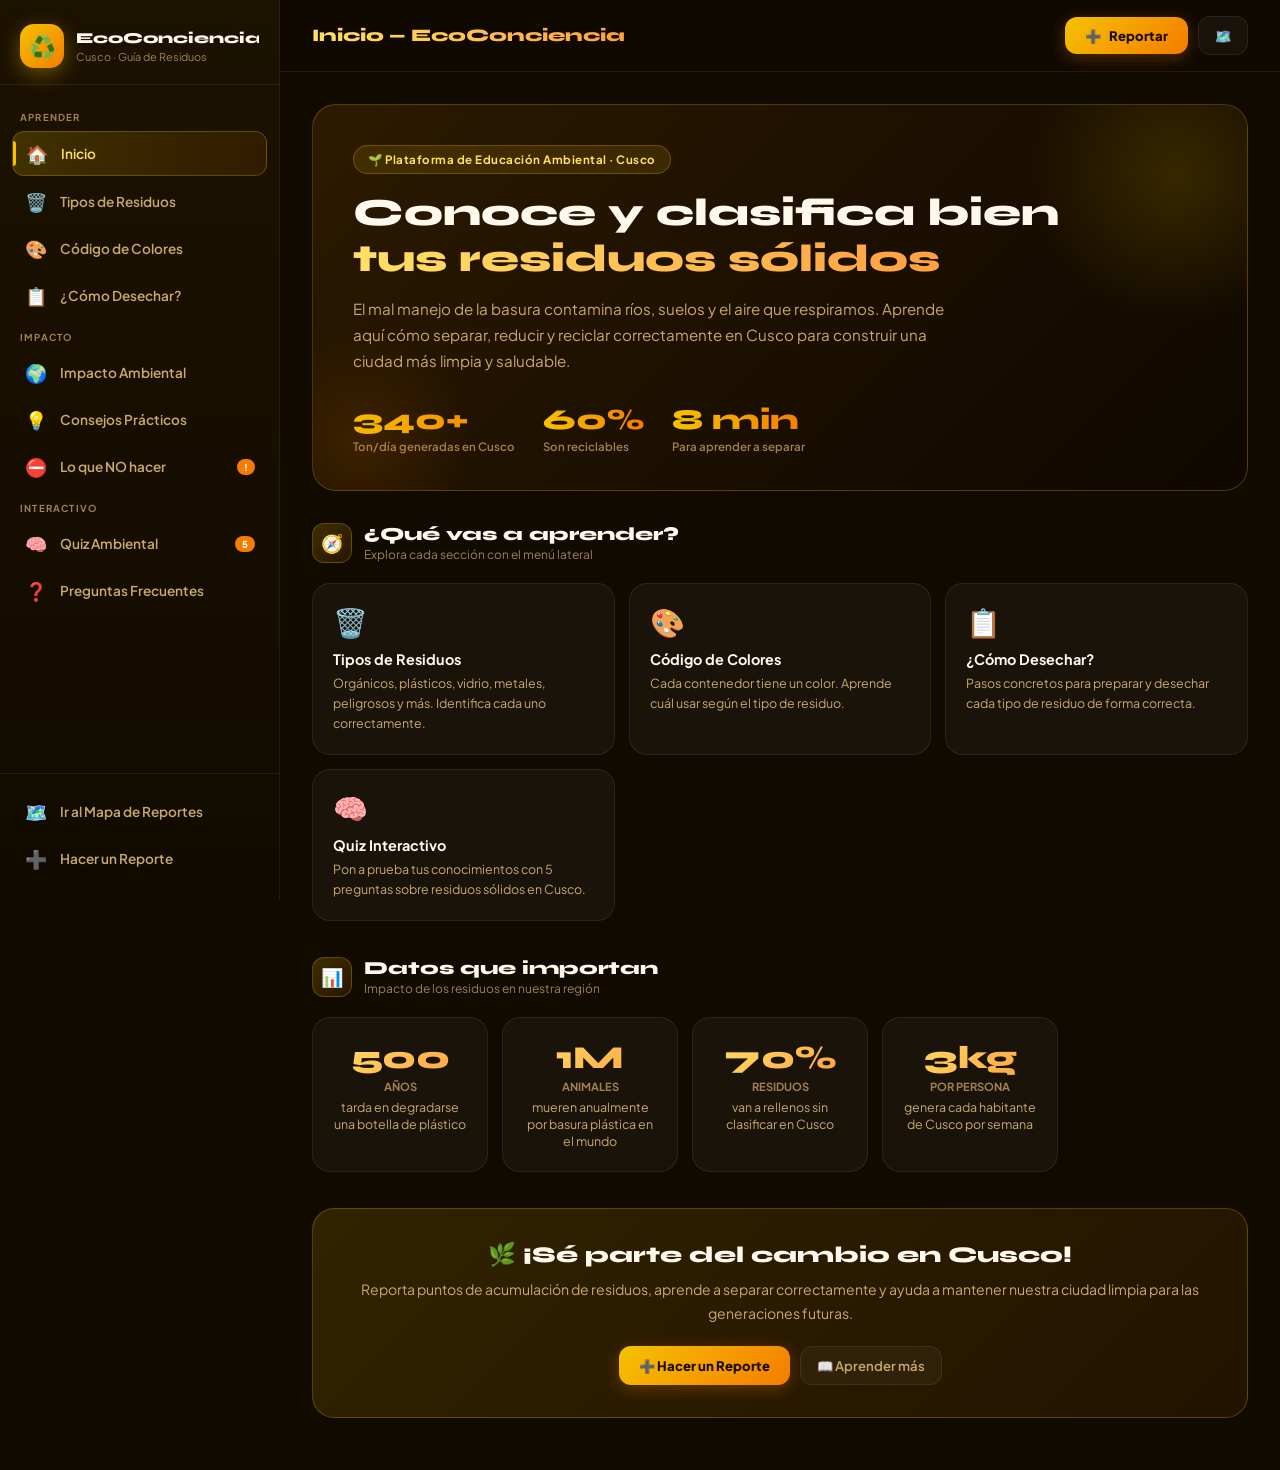
==== conciencia-residuos.html @ 527d906b "Implementacion de interfaz de consientizacion" ====
<!DOCTYPE html>
<html lang="es">
<head>
  <meta charset="UTF-8" />
  <meta name="viewport" content="width=device-width, initial-scale=1.0, maximum-scale=1.0, user-scalable=no" />
  <meta name="description" content="Aprende a clasificar y desechar correctamente los residuos sólidos en Cusco. Guía ciudadana para un manejo responsable de la basura." />
  <meta name="theme-color" content="#1a0f00" />
  <title>Conciencia Ambiental — Residuos Sólidos Cusco</title>

  <link href="https://fonts.googleapis.com/css2?family=Plus+Jakarta+Sans:wght@400;500;600;700;800&family=Syne:wght@700;800&display=swap" rel="stylesheet" />

  <style>
    /* ================================================================
       VARIABLES & RESET
    ================================================================ */
    :root {
      --yellow:        #F5C200;
      --yellow-light:  #FFE066;
      --yellow-dark:   #C49A00;
      --orange:        #F57C00;
      --orange-light:  #FFA040;
      --orange-dark:   #BF5E00;
      --bg:            #110A00;
      --bg2:           #1C1100;
      --surface:       rgba(255,255,255,0.04);
      --surface2:      rgba(255,255,255,0.08);
      --border:        rgba(255,255,255,0.07);
      --border-accent: rgba(245,194,0,0.25);
      --text:          #FFF8EC;
      --text-muted:    #A08050;
      --text-sub:      #C9A86C;
      --sidebar-w:     280px;
      --sidebar-w-collapsed: 70px;
      --radius:        16px;
      --transition:    all 0.25s cubic-bezier(0.4,0,0.2,1);
    }

    *, *::before, *::after { box-sizing: border-box; margin: 0; padding: 0; }
    html { scroll-behavior: smooth; }
    body {
      font-family: 'Plus Jakarta Sans', sans-serif;
      background: var(--bg);
      color: var(--text);
      overflow-x: hidden;
      -webkit-tap-highlight-color: transparent;
    }
    a { text-decoration: none; color: inherit; }
    button { font-family: inherit; cursor: pointer; border: none; background: none; }

    /* ================================================================
       LAYOUT SHELL
    ================================================================ */
    .shell {
      display: flex;
      min-height: 100vh;
    }

    /* ================================================================
       SIDEBAR
    ================================================================ */
    .sidebar {
      width: var(--sidebar-w);
      background: linear-gradient(180deg, #1C1200 0%, #110A00 100%);
      border-right: 1px solid var(--border);
      display: flex;
      flex-direction: column;
      position: fixed;
      top: 0; left: 0; bottom: 0;
      z-index: 100;
      transition: var(--transition);
      overflow: hidden;
    }

    /* ---- Brand ---- */
    .sidebar-brand {
      padding: 24px 20px 16px;
      display: flex;
      align-items: center;
      gap: 12px;
      border-bottom: 1px solid var(--border);
      flex-shrink: 0;
    }
    .brand-icon {
      width: 44px;
      height: 44px;
      border-radius: 14px;
      background: linear-gradient(135deg, var(--yellow), var(--orange));
      display: flex;
      align-items: center;
      justify-content: center;
      font-size: 22px;
      flex-shrink: 0;
      box-shadow: 0 6px 20px rgba(245,194,0,0.35);
    }
    .brand-texts {
      overflow: hidden;
      white-space: nowrap;
    }
    .brand-title {
      font-family: 'Syne', sans-serif;
      font-size: 0.95rem;
      font-weight: 800;
      color: var(--text);
      line-height: 1.2;
    }
    .brand-sub {
      font-size: 0.68rem;
      color: var(--text-muted);
      margin-top: 2px;
    }

    /* ---- Nav links ---- */
    .sidebar-nav {
      flex: 1;
      overflow-y: auto;
      padding: 16px 12px;
      scrollbar-width: none;
      display: flex;
      flex-direction: column;
      gap: 4px;
    }
    .sidebar-nav::-webkit-scrollbar { display: none; }

    .nav-section-label {
      font-size: 0.6rem;
      font-weight: 700;
      letter-spacing: 1.2px;
      color: var(--text-muted);
      padding: 10px 8px 4px;
      white-space: nowrap;
      overflow: hidden;
    }

    .nav-link {
      display: flex;
      align-items: center;
      gap: 12px;
      padding: 10px 12px;
      border-radius: 12px;
      color: var(--text-sub);
      font-size: 0.85rem;
      font-weight: 600;
      transition: var(--transition);
      white-space: nowrap;
      overflow: hidden;
      position: relative;
    }
    .nav-link:hover {
      background: var(--surface2);
      color: var(--text);
    }
    .nav-link.active {
      background: linear-gradient(90deg, rgba(245,194,0,0.18), rgba(245,124,0,0.10));
      color: var(--yellow-light);
      border: 1px solid var(--border-accent);
    }
    .nav-link.active::before {
      content: '';
      position: absolute;
      left: 0; top: 20%; bottom: 20%;
      width: 3px;
      border-radius: 0 3px 3px 0;
      background: var(--yellow);
    }
    .nav-icon {
      font-size: 18px;
      flex-shrink: 0;
      width: 24px;
      text-align: center;
    }
    .nav-text { overflow: hidden; text-overflow: ellipsis; }

    .nav-badge {
      margin-left: auto;
      background: var(--orange);
      color: #fff;
      font-size: 0.6rem;
      font-weight: 800;
      padding: 2px 7px;
      border-radius: 20px;
      flex-shrink: 0;
    }

    /* ---- Sidebar footer ---- */
    .sidebar-footer {
      padding: 16px 12px 20px;
      border-top: 1px solid var(--border);
      flex-shrink: 0;
    }
    .sidebar-footer a {
      display: flex;
      align-items: center;
      gap: 12px;
      padding: 10px 12px;
      border-radius: 12px;
      color: var(--text-sub);
      font-size: 0.85rem;
      font-weight: 600;
      transition: var(--transition);
      white-space: nowrap;
      overflow: hidden;
    }
    .sidebar-footer a:hover { background: var(--surface2); color: var(--text); }

    /* ================================================================
       HAMBURGER (mobile)
    ================================================================ */
    .hamburger {
      display: none;
      position: fixed;
      top: 14px; left: 14px;
      z-index: 200;
      width: 42px; height: 42px;
      border-radius: 12px;
      background: rgba(28,18,0,0.95);
      border: 1px solid var(--border-accent);
      align-items: center;
      justify-content: center;
      flex-direction: column;
      gap: 5px;
      backdrop-filter: blur(10px);
    }
    .hamburger span {
      display: block;
      width: 20px; height: 2px;
      background: var(--yellow);
      border-radius: 2px;
      transition: var(--transition);
    }
    .hamburger.open span:nth-child(1) { transform: translateY(7px) rotate(45deg); }
    .hamburger.open span:nth-child(2) { opacity: 0; }
    .hamburger.open span:nth-child(3) { transform: translateY(-7px) rotate(-45deg); }

    /* Overlay */
    .overlay {
      display: none;
      position: fixed; inset: 0;
      background: rgba(0,0,0,0.6);
      z-index: 90;
      backdrop-filter: blur(2px);
    }
    .overlay.show { display: block; }

    /* ================================================================
       MAIN CONTENT
    ================================================================ */
    .main {
      flex: 1;
      margin-left: var(--sidebar-w);
      min-height: 100vh;
      display: flex;
      flex-direction: column;
      transition: var(--transition);
    }

    /* ================================================================
       TOPBAR
    ================================================================ */
    .topbar {
      position: sticky;
      top: 0;
      z-index: 50;
      background: rgba(17,10,0,0.88);
      backdrop-filter: blur(20px);
      border-bottom: 1px solid var(--border);
      padding: 16px 32px;
      display: flex;
      align-items: center;
      justify-content: space-between;
      gap: 16px;
    }
    .topbar-title {
      font-family: 'Syne', sans-serif;
      font-size: 1.1rem;
      font-weight: 800;
      background: linear-gradient(90deg, var(--yellow-light), var(--orange-light));
      -webkit-background-clip: text;
      -webkit-text-fill-color: transparent;
      background-clip: text;
    }
    .topbar-actions { display: flex; align-items: center; gap: 10px; }

    .btn-primary {
      display: inline-flex;
      align-items: center;
      gap: 8px;
      padding: 10px 20px;
      border-radius: 12px;
      background: linear-gradient(135deg, var(--yellow), var(--orange));
      color: #1a0a00;
      font-weight: 800;
      font-size: 0.82rem;
      transition: var(--transition);
      box-shadow: 0 4px 16px rgba(245,124,0,0.3);
    }
    .btn-primary:hover {
      transform: translateY(-1px);
      box-shadow: 0 8px 24px rgba(245,124,0,0.45);
    }
    .btn-primary:active { transform: scale(0.97); }

    .btn-ghost {
      display: inline-flex;
      align-items: center;
      gap: 8px;
      padding: 10px 16px;
      border-radius: 12px;
      background: var(--surface);
      border: 1px solid var(--border);
      color: var(--text-sub);
      font-weight: 600;
      font-size: 0.82rem;
      transition: var(--transition);
    }
    .btn-ghost:hover { background: var(--surface2); color: var(--text); }

    /* ================================================================
       CONTENT SECTIONS (each section = a "page")
    ================================================================ */
    .content-area {
      flex: 1;
      padding: 32px;
      max-width: 1100px;
      width: 100%;
      margin: 0 auto;
    }

    .section-page { display: none; animation: fadeUp 0.35s ease; }
    .section-page.active { display: block; }

    @keyframes fadeUp {
      from { opacity: 0; transform: translateY(14px); }
      to   { opacity: 1; transform: translateY(0); }
    }

    /* ================================================================
       HERO BANNER
    ================================================================ */
    .hero {
      border-radius: 24px;
      background: linear-gradient(135deg, #2D1A00 0%, #1C1000 50%, #0E0800 100%);
      border: 1px solid var(--border-accent);
      padding: 40px 40px 36px;
      position: relative;
      overflow: hidden;
      margin-bottom: 32px;
    }
    .hero::before {
      content: '';
      position: absolute;
      top: -80px; right: -80px;
      width: 300px; height: 300px;
      background: radial-gradient(circle, rgba(245,194,0,0.15) 0%, transparent 70%);
      pointer-events: none;
    }
    .hero::after {
      content: '';
      position: absolute;
      bottom: -60px; left: -60px;
      width: 220px; height: 220px;
      background: radial-gradient(circle, rgba(245,124,0,0.12) 0%, transparent 70%);
      pointer-events: none;
    }
    .hero-tag {
      display: inline-flex;
      align-items: center;
      gap: 6px;
      padding: 6px 14px;
      border-radius: 20px;
      background: rgba(245,194,0,0.12);
      border: 1px solid rgba(245,194,0,0.25);
      color: var(--yellow-light);
      font-size: 0.72rem;
      font-weight: 700;
      letter-spacing: 0.5px;
      margin-bottom: 16px;
    }
    .hero h2 {
      font-family: 'Syne', sans-serif;
      font-size: clamp(1.6rem, 3vw, 2.4rem);
      font-weight: 800;
      line-height: 1.2;
      margin-bottom: 14px;
      position: relative;
      z-index: 1;
    }
    .hero h2 span {
      background: linear-gradient(90deg, var(--yellow-light), var(--orange-light));
      -webkit-background-clip: text;
      -webkit-text-fill-color: transparent;
      background-clip: text;
    }
    .hero p {
      color: var(--text-sub);
      font-size: 0.95rem;
      line-height: 1.7;
      max-width: 600px;
      position: relative;
      z-index: 1;
    }
    .hero-stats {
      display: flex;
      gap: 28px;
      margin-top: 28px;
      flex-wrap: wrap;
    }
    .hero-stat {
      display: flex;
      flex-direction: column;
      gap: 2px;
    }
    .hero-stat-num {
      font-family: 'Syne', sans-serif;
      font-size: 1.8rem;
      font-weight: 800;
      background: linear-gradient(90deg, var(--yellow), var(--orange));
      -webkit-background-clip: text;
      -webkit-text-fill-color: transparent;
      background-clip: text;
    }
    .hero-stat-lbl {
      font-size: 0.72rem;
      color: var(--text-muted);
      font-weight: 600;
    }

    /* ================================================================
       SECTION TITLE
    ================================================================ */
    .sec-header {
      display: flex;
      align-items: center;
      gap: 12px;
      margin-bottom: 20px;
    }
    .sec-icon {
      width: 40px; height: 40px;
      border-radius: 12px;
      background: linear-gradient(135deg, rgba(245,194,0,0.2), rgba(245,124,0,0.1));
      border: 1px solid var(--border-accent);
      display: flex; align-items: center; justify-content: center;
      font-size: 18px;
    }
    .sec-title {
      font-family: 'Syne', sans-serif;
      font-size: 1.15rem;
      font-weight: 800;
    }
    .sec-sub { color: var(--text-muted); font-size: 0.75rem; margin-top: 2px; }

    /* ================================================================
       WASTE TYPE CARDS (grid)
    ================================================================ */
    .waste-grid {
      display: grid;
      grid-template-columns: repeat(auto-fill, minmax(230px, 1fr));
      gap: 16px;
      margin-bottom: 36px;
    }

    .waste-card {
      background: var(--surface);
      border: 1px solid var(--border);
      border-radius: 20px;
      padding: 22px;
      display: flex;
      flex-direction: column;
      gap: 12px;
      transition: var(--transition);
      cursor: pointer;
      position: relative;
      overflow: hidden;
    }
    .waste-card::before {
      content: '';
      position: absolute;
      inset: 0;
      background: var(--card-glow, transparent);
      opacity: 0;
      transition: var(--transition);
      border-radius: inherit;
    }
    .waste-card:hover::before { opacity: 1; }
    .waste-card:hover {
      border-color: var(--card-border, var(--border-accent));
      transform: translateY(-3px);
      box-shadow: 0 12px 32px rgba(0,0,0,0.3);
    }

    .waste-card-icon {
      width: 52px; height: 52px;
      border-radius: 16px;
      display: flex; align-items: center; justify-content: center;
      font-size: 26px;
      flex-shrink: 0;
    }
    .waste-card-name {
      font-weight: 800;
      font-size: 1rem;
      line-height: 1.2;
    }
    .waste-card-desc {
      color: var(--text-sub);
      font-size: 0.78rem;
      line-height: 1.6;
    }
    .waste-card-tag {
      display: inline-flex;
      align-items: center;
      gap: 5px;
      padding: 4px 10px;
      border-radius: 20px;
      font-size: 0.65rem;
      font-weight: 700;
      letter-spacing: 0.3px;
      width: fit-content;
    }

    /* Examples per waste */
    .waste-examples {
      display: flex;
      flex-wrap: wrap;
      gap: 6px;
      margin-top: 4px;
    }
    .example-pill {
      padding: 3px 9px;
      border-radius: 20px;
      font-size: 0.65rem;
      font-weight: 600;
      background: var(--surface2);
      border: 1px solid var(--border);
      color: var(--text-sub);
    }

    /* ================================================================
       COLOR-CODED WASTE CARDS
    ================================================================ */
    /* Organic */
    .wc-organic { --card-glow: linear-gradient(135deg,rgba(74,222,128,.06),transparent); --card-border: rgba(74,222,128,.3); }
    .wc-organic .waste-card-icon { background: rgba(74,222,128,.15); }
    .wc-organic .waste-card-name { color: #7EE2A8; }
    .wc-organic .waste-card-tag { background: rgba(74,222,128,.12); color: #7EE2A8; border: 1px solid rgba(74,222,128,.25); }

    /* Paper */
    .wc-paper { --card-glow: linear-gradient(135deg,rgba(96,165,250,.06),transparent); --card-border: rgba(96,165,250,.3); }
    .wc-paper .waste-card-icon { background: rgba(96,165,250,.15); }
    .wc-paper .waste-card-name { color: #93C5FD; }
    .wc-paper .waste-card-tag { background: rgba(96,165,250,.12); color: #93C5FD; border: 1px solid rgba(96,165,250,.25); }

    /* Plastic */
    .wc-plastic { --card-glow: linear-gradient(135deg,rgba(251,191,36,.08),transparent); --card-border: rgba(251,191,36,.35); }
    .wc-plastic .waste-card-icon { background: rgba(251,191,36,.15); }
    .wc-plastic .waste-card-name { color: var(--yellow-light); }
    .wc-plastic .waste-card-tag { background: rgba(251,191,36,.12); color: var(--yellow-light); border: 1px solid rgba(251,191,36,.25); }

    /* Glass */
    .wc-glass { --card-glow: linear-gradient(135deg,rgba(34,211,238,.06),transparent); --card-border: rgba(34,211,238,.3); }
    .wc-glass .waste-card-icon { background: rgba(34,211,238,.15); }
    .wc-glass .waste-card-name { color: #67E8F9; }
    .wc-glass .waste-card-tag { background: rgba(34,211,238,.12); color: #67E8F9; border: 1px solid rgba(34,211,238,.25); }

    /* Metal */
    .wc-metal { --card-glow: linear-gradient(135deg,rgba(156,163,175,.06),transparent); --card-border: rgba(156,163,175,.3); }
    .wc-metal .waste-card-icon { background: rgba(156,163,175,.15); }
    .wc-metal .waste-card-name { color: #D1D5DB; }
    .wc-metal .waste-card-tag { background: rgba(156,163,175,.12); color: #D1D5DB; border: 1px solid rgba(156,163,175,.25); }

    /* Hazardous */
    .wc-hazard { --card-glow: linear-gradient(135deg,rgba(239,68,68,.06),transparent); --card-border: rgba(239,68,68,.3); }
    .wc-hazard .waste-card-icon { background: rgba(239,68,68,.15); }
    .wc-hazard .waste-card-name { color: #FCA5A5; }
    .wc-hazard .waste-card-tag { background: rgba(239,68,68,.12); color: #FCA5A5; border: 1px solid rgba(239,68,68,.25); }

    /* Electronic */
    .wc-electronic { --card-glow: linear-gradient(135deg,rgba(168,85,247,.06),transparent); --card-border: rgba(168,85,247,.3); }
    .wc-electronic .waste-card-icon { background: rgba(168,85,247,.15); }
    .wc-electronic .waste-card-name { color: #D8B4FE; }
    .wc-electronic .waste-card-tag { background: rgba(168,85,247,.12); color: #D8B4FE; border: 1px solid rgba(168,85,247,.25); }

    /* Sanitary */
    .wc-sanitary { --card-glow: linear-gradient(135deg,rgba(245,124,0,.07),transparent); --card-border: rgba(245,124,0,.3); }
    .wc-sanitary .waste-card-icon { background: rgba(245,124,0,.15); }
    .wc-sanitary .waste-card-name { color: var(--orange-light); }
    .wc-sanitary .waste-card-tag { background: rgba(245,124,0,.12); color: var(--orange-light); border: 1px solid rgba(245,124,0,.25); }

    /* ================================================================
       BIN COLOR LEGEND
    ================================================================ */
    .bin-legend {
      display: grid;
      grid-template-columns: repeat(auto-fill, minmax(180px, 1fr));
      gap: 12px;
      margin-bottom: 36px;
    }
    .bin-card {
      border-radius: 16px;
      padding: 16px;
      border: 1px solid;
      display: flex;
      gap: 12px;
      align-items: flex-start;
      transition: var(--transition);
    }
    .bin-card:hover { transform: translateY(-2px); }
    .bin-dot {
      width: 16px; height: 16px;
      border-radius: 50%;
      flex-shrink: 0;
      margin-top: 3px;
    }
    .bin-name { font-weight: 800; font-size: 0.85rem; }
    .bin-items { color: var(--text-muted); font-size: 0.72rem; line-height: 1.5; margin-top: 3px; }

    /* ================================================================
       STEPS / HOW TO
    ================================================================ */
    .steps-list {
      display: flex;
      flex-direction: column;
      gap: 14px;
      margin-bottom: 36px;
    }
    .step-item {
      display: flex;
      gap: 16px;
      align-items: flex-start;
      background: var(--surface);
      border: 1px solid var(--border);
      border-radius: 16px;
      padding: 18px 20px;
      transition: var(--transition);
    }
    .step-item:hover {
      background: var(--surface2);
      border-color: var(--border-accent);
    }
    .step-num {
      width: 36px; height: 36px;
      border-radius: 10px;
      background: linear-gradient(135deg, var(--yellow), var(--orange));
      color: #1a0a00;
      font-weight: 800;
      font-size: 0.9rem;
      display: flex; align-items: center; justify-content: center;
      flex-shrink: 0;
    }
    .step-text h4 { font-weight: 700; font-size: 0.92rem; margin-bottom: 4px; }
    .step-text p { color: var(--text-sub); font-size: 0.8rem; line-height: 1.6; }

    /* ================================================================
       TIPS / FACTS
    ================================================================ */
    .tips-grid {
      display: grid;
      grid-template-columns: repeat(auto-fill, minmax(240px, 1fr));
      gap: 14px;
      margin-bottom: 36px;
    }
    .tip-card {
      background: var(--surface);
      border: 1px solid var(--border);
      border-radius: 18px;
      padding: 20px;
      transition: var(--transition);
    }
    .tip-card:hover {
      background: var(--surface2);
      transform: translateY(-2px);
    }
    .tip-emoji { font-size: 28px; margin-bottom: 10px; }
    .tip-title { font-weight: 700; font-size: 0.9rem; margin-bottom: 6px; }
    .tip-desc { color: var(--text-sub); font-size: 0.78rem; line-height: 1.6; }

    /* ================================================================
       QUIZ / INTERACTIVE
    ================================================================ */
    .quiz-box {
      background: var(--surface);
      border: 1px solid var(--border-accent);
      border-radius: 22px;
      padding: 28px;
      margin-bottom: 36px;
    }
    .quiz-q {
      font-family: 'Syne', sans-serif;
      font-size: 1.05rem;
      font-weight: 800;
      margin-bottom: 6px;
      color: var(--yellow-light);
    }
    .quiz-hint {
      font-size: 0.78rem;
      color: var(--text-muted);
      margin-bottom: 20px;
    }
    .quiz-options {
      display: grid;
      grid-template-columns: 1fr 1fr;
      gap: 10px;
    }
    .quiz-opt {
      padding: 14px 16px;
      border-radius: 14px;
      background: var(--surface2);
      border: 1px solid var(--border);
      color: var(--text);
      font-size: 0.82rem;
      font-weight: 600;
      text-align: left;
      transition: var(--transition);
      cursor: pointer;
    }
    .quiz-opt:hover { border-color: var(--border-accent); background: rgba(245,194,0,0.08); }
    .quiz-opt.correct { background: rgba(74,222,128,0.12); border-color: rgba(74,222,128,0.4); color: #7EE2A8; }
    .quiz-opt.wrong   { background: rgba(239,68,68,0.1); border-color: rgba(239,68,68,0.4); color: #FCA5A5; }
    .quiz-result { margin-top: 16px; font-size: 0.85rem; font-weight: 700; display: none; }
    .quiz-result.show { display: block; }
    .quiz-result.ok  { color: #7EE2A8; }
    .quiz-result.bad { color: #FCA5A5; }

    .quiz-progress {
      display: flex;
      align-items: center;
      justify-content: space-between;
      margin-bottom: 18px;
    }
    .quiz-score-badge {
      padding: 5px 12px;
      border-radius: 20px;
      background: linear-gradient(135deg, rgba(245,194,0,0.15), rgba(245,124,0,0.1));
      border: 1px solid var(--border-accent);
      font-size: 0.75rem;
      font-weight: 700;
      color: var(--yellow-light);
    }
    .quiz-nav { display: flex; gap: 8px; margin-top: 18px; }

    /* ================================================================
       IMPACT COUNTER
    ================================================================ */
    .impact-row {
      display: grid;
      grid-template-columns: repeat(auto-fill, minmax(160px, 1fr));
      gap: 14px;
      margin-bottom: 36px;
    }
    .impact-card {
      background: var(--surface);
      border: 1px solid var(--border);
      border-radius: 18px;
      padding: 20px;
      text-align: center;
      transition: var(--transition);
    }
    .impact-card:hover { border-color: var(--border-accent); }
    .impact-num {
      font-family: 'Syne', sans-serif;
      font-size: 2rem;
      font-weight: 800;
      background: linear-gradient(135deg, var(--yellow-light), var(--orange-light));
      -webkit-background-clip: text;
      -webkit-text-fill-color: transparent;
      background-clip: text;
    }
    .impact-unit { font-size: 0.7rem; font-weight: 700; color: var(--text-muted); margin-top: 2px; }
    .impact-label { font-size: 0.78rem; color: var(--text-sub); margin-top: 6px; line-height: 1.4; }

    /* ================================================================
       ACCORDION (FAQ)
    ================================================================ */
    .faq-list { display: flex; flex-direction: column; gap: 10px; margin-bottom: 36px; }
    .faq-item {
      background: var(--surface);
      border: 1px solid var(--border);
      border-radius: 14px;
      overflow: hidden;
      transition: var(--transition);
    }
    .faq-item.open { border-color: var(--border-accent); }
    .faq-header {
      display: flex;
      align-items: center;
      justify-content: space-between;
      padding: 16px 18px;
      cursor: pointer;
      gap: 12px;
    }
    .faq-q { font-weight: 700; font-size: 0.88rem; }
    .faq-arrow {
      font-size: 14px;
      color: var(--text-muted);
      transition: transform 0.25s ease;
      flex-shrink: 0;
    }
    .faq-item.open .faq-arrow { transform: rotate(180deg); color: var(--yellow); }
    .faq-body {
      max-height: 0;
      overflow: hidden;
      transition: max-height 0.35s ease, padding 0.25s ease;
      padding: 0 18px;
    }
    .faq-item.open .faq-body { max-height: 300px; padding: 0 18px 16px; }
    .faq-body p { color: var(--text-sub); font-size: 0.82rem; line-height: 1.7; }

    /* ================================================================
       ALERTS / PROHIBITIONS
    ================================================================ */
    .prohib-grid {
      display: grid;
      grid-template-columns: repeat(auto-fill, minmax(200px, 1fr));
      gap: 12px;
      margin-bottom: 36px;
    }
    .prohib-card {
      background: rgba(239,68,68,0.06);
      border: 1px solid rgba(239,68,68,0.2);
      border-radius: 16px;
      padding: 18px;
      display: flex;
      gap: 12px;
      align-items: flex-start;
      transition: var(--transition);
    }
    .prohib-card:hover { background: rgba(239,68,68,0.1); transform: translateY(-2px); }
    .prohib-icon { font-size: 24px; flex-shrink: 0; }
    .prohib-text h4 { font-weight: 700; font-size: 0.85rem; color: #FCA5A5; margin-bottom: 4px; }
    .prohib-text p { font-size: 0.75rem; color: var(--text-muted); line-height: 1.5; }

    /* CTA Banner */
    .cta-banner {
      border-radius: 22px;
      background: linear-gradient(135deg, rgba(245,194,0,0.14), rgba(245,124,0,0.08));
      border: 1px solid var(--border-accent);
      padding: 32px;
      text-align: center;
      margin-bottom: 20px;
    }
    .cta-banner h3 {
      font-family: 'Syne', sans-serif;
      font-size: 1.4rem;
      font-weight: 800;
      margin-bottom: 10px;
    }
    .cta-banner p { color: var(--text-sub); font-size: 0.88rem; line-height: 1.7; margin-bottom: 20px; }
    .cta-btns { display: flex; gap: 10px; justify-content: center; flex-wrap: wrap; }

    /* ================================================================
       MOBILE BOTTOM NAV
    ================================================================ */
    .mobile-bottom-nav {
      display: none;
      position: fixed;
      left: 10px; right: 10px; bottom: 10px;
      height: 62px;
      background: rgba(28,18,0,0.97);
      border: 1px solid var(--border-accent);
      border-radius: 20px;
      z-index: 80;
      align-items: center;
      justify-content: space-around;
      backdrop-filter: blur(18px);
      box-shadow: 0 8px 32px rgba(0,0,0,0.4);
    }
    .mob-nav-item {
      display: flex;
      flex-direction: column;
      align-items: center;
      gap: 2px;
      padding: 6px 14px;
      border-radius: 12px;
      color: var(--text-muted);
      font-size: 0.6rem;
      font-weight: 700;
      transition: var(--transition);
      cursor: pointer;
    }
    .mob-nav-item.active { color: var(--yellow-light); }
    .mob-nav-icon { font-size: 20px; }

    /* ================================================================
       PROGRESS BAR (recycling rate visual)
    ================================================================ */
    .progress-item {
      margin-bottom: 16px;
    }
    .progress-header {
      display: flex;
      justify-content: space-between;
      align-items: center;
      margin-bottom: 6px;
    }
    .progress-label { font-size: 0.82rem; font-weight: 600; }
    .progress-pct { font-size: 0.78rem; font-weight: 800; color: var(--yellow); }
    .progress-bar {
      height: 8px;
      border-radius: 10px;
      background: var(--surface2);
      overflow: hidden;
    }
    .progress-fill {
      height: 100%;
      border-radius: 10px;
      background: linear-gradient(90deg, var(--yellow), var(--orange));
      transition: width 1.2s cubic-bezier(0.4,0,0.2,1);
      width: 0;
    }

    /* ================================================================
       RESPONSIVE
    ================================================================ */
    @media (max-width: 900px) {
      .sidebar { transform: translateX(-100%); }
      .sidebar.open { transform: translateX(0); }
      .main { margin-left: 0; }
      .hamburger { display: flex; }
      .topbar { padding: 14px 20px 14px 68px; }
      .content-area { padding: 20px 16px 100px; }
      .mobile-bottom-nav { display: flex; }
      .hero { padding: 24px 20px; }
      .quiz-options { grid-template-columns: 1fr; }
      .waste-grid { grid-template-columns: repeat(auto-fill, minmax(160px, 1fr)); }
    }

    @media (max-width: 480px) {
      .hero h2 { font-size: 1.4rem; }
      .hero-stats { gap: 18px; }
      .hero-stat-num { font-size: 1.4rem; }
      .topbar-title { font-size: 0.9rem; }
      .topbar-actions .btn-primary span { display: none; }
    }

    /* ================================================================
       SCROLL INDICATOR
    ================================================================ */
    .scroll-top {
      position: fixed;
      bottom: 90px; right: 20px;
      width: 40px; height: 40px;
      border-radius: 12px;
      background: linear-gradient(135deg, var(--yellow), var(--orange));
      color: #1a0a00;
      display: flex; align-items: center; justify-content: center;
      font-size: 18px;
      font-weight: 800;
      z-index: 70;
      opacity: 0;
      pointer-events: none;
      transition: var(--transition);
      box-shadow: 0 4px 16px rgba(245,124,0,0.4);
    }
    .scroll-top.show { opacity: 1; pointer-events: all; }

    /* Toast */
    #toast {
      position: fixed;
      left: 50%; bottom: 90px;
      transform: translateX(-50%);
      background: rgba(28,18,0,0.97);
      border: 1px solid var(--border-accent);
      color: var(--text);
      padding: 12px 20px;
      border-radius: 14px;
      font-size: 0.82rem;
      font-weight: 600;
      opacity: 0;
      pointer-events: none;
      transition: var(--transition);
      z-index: 999;
      white-space: nowrap;
    }
    #toast.show { opacity: 1; bottom: 100px; }

  </style>
</head>
<body>

<!-- ===============================================================
     HAMBURGER
================================================================ -->
<button class="hamburger" id="hamburger" aria-label="Menú">
  <span></span><span></span><span></span>
</button>

<!-- Overlay -->
<div class="overlay" id="overlay"></div>

<div class="shell">

  <!-- =============================================================
       SIDEBAR
  ============================================================= -->
  <aside class="sidebar" id="sidebar">

    <!-- Brand -->
    <div class="sidebar-brand">
      <div class="brand-icon">♻️</div>
      <div class="brand-texts">
        <div class="brand-title">EcoConciencia</div>
        <div class="brand-sub">Cusco · Guía de Residuos</div>
      </div>
    </div>

    <!-- Nav -->
    <nav class="sidebar-nav" id="sideNav">

      <div class="nav-section-label">APRENDER</div>

      <a class="nav-link active" data-section="inicio" onclick="showSection('inicio',this)">
        <span class="nav-icon">🏠</span>
        <span class="nav-text">Inicio</span>
      </a>
      <a class="nav-link" data-section="tipos" onclick="showSection('tipos',this)">
        <span class="nav-icon">🗑️</span>
        <span class="nav-text">Tipos de Residuos</span>
      </a>
      <a class="nav-link" data-section="colores" onclick="showSection('colores',this)">
        <span class="nav-icon">🎨</span>
        <span class="nav-text">Código de Colores</span>
      </a>
      <a class="nav-link" data-section="como" onclick="showSection('como',this)">
        <span class="nav-icon">📋</span>
        <span class="nav-text">¿Cómo Desechar?</span>
      </a>

      <div class="nav-section-label">IMPACTO</div>

      <a class="nav-link" data-section="impacto" onclick="showSection('impacto',this)">
        <span class="nav-icon">🌍</span>
        <span class="nav-text">Impacto Ambiental</span>
      </a>
      <a class="nav-link" data-section="tips" onclick="showSection('tips',this)">
        <span class="nav-icon">💡</span>
        <span class="nav-text">Consejos Prácticos</span>
      </a>
      <a class="nav-link" data-section="prohibido" onclick="showSection('prohibido',this)">
        <span class="nav-icon">⛔</span>
        <span class="nav-text">Lo que NO hacer</span>
        <span class="nav-badge">!</span>
      </a>

      <div class="nav-section-label">INTERACTIVO</div>

      <a class="nav-link" data-section="quiz" onclick="showSection('quiz',this)">
        <span class="nav-icon">🧠</span>
        <span class="nav-text">Quiz Ambiental</span>
        <span class="nav-badge">5</span>
      </a>
      <a class="nav-link" data-section="faq" onclick="showSection('faq',this)">
        <span class="nav-icon">❓</span>
        <span class="nav-text">Preguntas Frecuentes</span>
      </a>

    </nav>

    <!-- Footer -->
    <div class="sidebar-footer">
      <a href="principal.html">
        <span class="nav-icon">🗺️</span>
        <span>Ir al Mapa de Reportes</span>
      </a>
      <a href="reporte-residuos.html" style="margin-top:4px">
        <span class="nav-icon">➕</span>
        <span>Hacer un Reporte</span>
      </a>
    </div>

  </aside>

  <!-- =============================================================
       MAIN
  ============================================================= -->
  <div class="main" id="mainContent">

    <!-- Topbar -->
    <div class="topbar">
      <div class="topbar-title" id="topbarTitle">Inicio — EcoConciencia</div>
      <div class="topbar-actions">
        <a href="reporte-residuos.html" class="btn-primary">
          <span>➕</span><span>Reportar</span>
        </a>
        <a href="principal.html" class="btn-ghost">🗺️</a>
      </div>
    </div>

    <!-- Content -->
    <div class="content-area">

      <!-- ============================================================
           SECCIÓN: INICIO
      ============================================================ -->
      <div class="section-page active" id="sec-inicio">

        <!-- Hero -->
        <div class="hero">
          <div class="hero-tag">🌱 Plataforma de Educación Ambiental · Cusco</div>
          <h2>Conoce y clasifica bien<br/><span>tus residuos sólidos</span></h2>
          <p>El mal manejo de la basura contamina ríos, suelos y el aire que respiramos. Aprende aquí cómo separar, reducir y reciclar correctamente en Cusco para construir una ciudad más limpia y saludable.</p>
          <div class="hero-stats">
            <div class="hero-stat">
              <span class="hero-stat-num">340+</span>
              <span class="hero-stat-lbl">Ton/día generadas en Cusco</span>
            </div>
            <div class="hero-stat">
              <span class="hero-stat-num">60%</span>
              <span class="hero-stat-lbl">Son reciclables</span>
            </div>
            <div class="hero-stat">
              <span class="hero-stat-num">8 min</span>
              <span class="hero-stat-lbl">Para aprender a separar</span>
            </div>
          </div>
        </div>

        <!-- Resumen rápido de secciones -->
        <div class="sec-header">
          <div class="sec-icon">🧭</div>
          <div>
            <div class="sec-title">¿Qué vas a aprender?</div>
            <div class="sec-sub">Explora cada sección con el menú lateral</div>
          </div>
        </div>

        <div class="tips-grid">
          <div class="tip-card" onclick="showSection('tipos', document.querySelector('[data-section=tipos]'))">
            <div class="tip-emoji">🗑️</div>
            <div class="tip-title">Tipos de Residuos</div>
            <div class="tip-desc">Orgánicos, plásticos, vidrio, metales, peligrosos y más. Identifica cada uno correctamente.</div>
          </div>
          <div class="tip-card" onclick="showSection('colores', document.querySelector('[data-section=colores]'))">
            <div class="tip-emoji">🎨</div>
            <div class="tip-title">Código de Colores</div>
            <div class="tip-desc">Cada contenedor tiene un color. Aprende cuál usar según el tipo de residuo.</div>
          </div>
          <div class="tip-card" onclick="showSection('como', document.querySelector('[data-section=como]'))">
            <div class="tip-emoji">📋</div>
            <div class="tip-title">¿Cómo Desechar?</div>
            <div class="tip-desc">Pasos concretos para preparar y desechar cada tipo de residuo de forma correcta.</div>
          </div>
          <div class="tip-card" onclick="showSection('quiz', document.querySelector('[data-section=quiz]'))">
            <div class="tip-emoji">🧠</div>
            <div class="tip-title">Quiz Interactivo</div>
            <div class="tip-desc">Pon a prueba tus conocimientos con 5 preguntas sobre residuos sólidos en Cusco.</div>
          </div>
        </div>

        <!-- Impacto rápido -->
        <div class="sec-header">
          <div class="sec-icon">📊</div>
          <div>
            <div class="sec-title">Datos que importan</div>
            <div class="sec-sub">Impacto de los residuos en nuestra región</div>
          </div>
        </div>
        <div class="impact-row">
          <div class="impact-card">
            <div class="impact-num">500</div>
            <div class="impact-unit">AÑOS</div>
            <div class="impact-label">tarda en degradarse una botella de plástico</div>
          </div>
          <div class="impact-card">
            <div class="impact-num">1M</div>
            <div class="impact-unit">ANIMALES</div>
            <div class="impact-label">mueren anualmente por basura plástica en el mundo</div>
          </div>
          <div class="impact-card">
            <div class="impact-num">70%</div>
            <div class="impact-unit">RESIDUOS</div>
            <div class="impact-label">van a rellenos sin clasificar en Cusco</div>
          </div>
          <div class="impact-card">
            <div class="impact-num">3kg</div>
            <div class="impact-unit">POR PERSONA</div>
            <div class="impact-label">genera cada habitante de Cusco por semana</div>
          </div>
        </div>

        <!-- CTA -->
        <div class="cta-banner">
          <h3>🌿 ¡Sé parte del cambio en Cusco!</h3>
          <p>Reporta puntos de acumulación de residuos, aprende a separar correctamente y ayuda a mantener nuestra ciudad limpia para las generaciones futuras.</p>
          <div class="cta-btns">
            <a href="reporte-residuos.html" class="btn-primary">➕ Hacer un Reporte</a>
            <button class="btn-ghost" onclick="showSection('tipos', document.querySelector('[data-section=tipos]'))">📖 Aprender más</button>
          </div>
        </div>

      </div>

      <!-- ============================================================
           SECCIÓN: TIPOS DE RESIDUOS
      ============================================================ -->
      <div class="section-page" id="sec-tipos">

        <div class="hero" style="padding:28px 32px; margin-bottom:24px;">
          <div class="hero-tag">🗑️ Clasificación</div>
          <h2 style="font-size:1.7rem;">Tipos de <span>Residuos Sólidos</span></h2>
          <p>Conocer la clasificación te permite saber exactamente dónde depositar cada residuo para que pueda ser tratado correctamente.</p>
        </div>

        <div class="sec-header">
          <div class="sec-icon">🗑️</div>
          <div>
            <div class="sec-title">Clasificación por tipo</div>
            <div class="sec-sub">Haz clic en cada tarjeta para ver ejemplos</div>
          </div>
        </div>

        <div class="waste-grid">

          <div class="waste-card wc-organic" onclick="toggleExamples(this)">
            <div class="waste-card-icon">🍃</div>
            <div class="waste-card-name">Residuos Orgánicos</div>
            <div class="waste-card-desc">Provienen de seres vivos. Se descomponen de forma natural y pueden convertirse en compost.</div>
            <div class="waste-card-tag">♻️ Compostable</div>
            <div class="waste-examples" style="display:none">
              <span class="example-pill">🍌 Cáscaras de fruta</span>
              <span class="example-pill">☕ Restos de café</span>
              <span class="example-pill">🥗 Comida cocinada</span>
              <span class="example-pill">🌿 Poda de jardín</span>
              <span class="example-pill">🥚 Cáscaras de huevo</span>
            </div>
          </div>

          <div class="waste-card wc-paper" onclick="toggleExamples(this)">
            <div class="waste-card-icon">📄</div>
            <div class="waste-card-name">Papel y Cartón</div>
            <div class="waste-card-desc">Material muy reciclable. Su reciclaje ahorra árboles, agua y energía eléctrica.</div>
            <div class="waste-card-tag">♻️ Reciclable</div>
            <div class="waste-examples" style="display:none">
              <span class="example-pill">📰 Periódicos</span>
              <span class="example-pill">📦 Cajas de cartón</span>
              <span class="example-pill">📃 Cuadernos usados</span>
              <span class="example-pill">🛍️ Bolsas de papel</span>
            </div>
          </div>

          <div class="waste-card wc-plastic" onclick="toggleExamples(this)">
            <div class="waste-card-icon">🧴</div>
            <div class="waste-card-name">Plásticos</div>
            <div class="waste-card-desc">Tarda cientos de años en degradarse. Enjuaga los envases antes de reciclarlos.</div>
            <div class="waste-card-tag">♻️ Reciclable (limpio)</div>
            <div class="waste-examples" style="display:none">
              <span class="example-pill">🍶 Botellas PET</span>
              <span class="example-pill">🥛 Envases de yogur</span>
              <span class="example-pill">🛍️ Bolsas plásticas</span>
              <span class="example-pill">💊 Envases de medicina</span>
            </div>
          </div>

          <div class="waste-card wc-glass" onclick="toggleExamples(this)">
            <div class="waste-card-icon">🍾</div>
            <div class="waste-card-name">Vidrio</div>
            <div class="waste-card-desc">Se puede reciclar infinitas veces sin perder calidad. No va en la misma bolsa que otros residuos.</div>
            <div class="waste-card-tag">♻️ Reciclable infinito</div>
            <div class="waste-examples" style="display:none">
              <span class="example-pill">🍾 Botellas de vidrio</span>
              <span class="example-pill">🫙 Frascos de conserva</span>
              <span class="example-pill">🧴 Perfumeros</span>
            </div>
          </div>

          <div class="waste-card wc-metal" onclick="toggleExamples(this)">
            <div class="waste-card-icon">🥫</div>
            <div class="waste-card-name">Metales</div>
            <div class="waste-card-desc">Aluminio y acero son altamente reciclables. Aplastar latas reduce volumen de residuos.</div>
            <div class="waste-card-tag">♻️ Alta rentabilidad</div>
            <div class="waste-examples" style="display:none">
              <span class="example-pill">🥫 Latas de conserva</span>
              <span class="example-pill">🍺 Latas de aluminio</span>
              <span class="example-pill">🔩 Tornillería</span>
              <span class="example-pill">🍴 Cubiertos viejos</span>
            </div>
          </div>

          <div class="waste-card wc-hazard" onclick="toggleExamples(this)">
            <div class="waste-card-icon">☢️</div>
            <div class="waste-card-name">Residuos Peligrosos</div>
            <div class="waste-card-desc">¡Nunca mezclar con basura doméstica! Requieren puntos de acopio especializados.</div>
            <div class="waste-card-tag">⚠️ Manejo especial</div>
            <div class="waste-examples" style="display:none">
              <span class="example-pill">🔋 Baterías y pilas</span>
              <span class="example-pill">💡 Focos fluorescentes</span>
              <span class="example-pill">🎨 Pinturas y solventes</span>
              <span class="example-pill">💊 Medicamentos vencidos</span>
            </div>
          </div>

          <div class="waste-card wc-electronic" onclick="toggleExamples(this)">
            <div class="waste-card-icon">📱</div>
            <div class="waste-card-name">Residuos Electrónicos</div>
            <div class="waste-card-desc">Contienen metales valiosos y sustancias tóxicas. Llevar a centros de reciclaje RAEE.</div>
            <div class="waste-card-tag">🔌 RAEE</div>
            <div class="waste-examples" style="display:none">
              <span class="example-pill">📱 Celulares viejos</span>
              <span class="example-pill">💻 Computadoras</span>
              <span class="example-pill">📺 Televisores</span>
              <span class="example-pill">🖨️ Impresoras</span>
            </div>
          </div>

          <div class="waste-card wc-sanitary" onclick="toggleExamples(this)">
            <div class="waste-card-icon">🧻</div>
            <div class="waste-card-name">Residuos Sanitarios</div>
            <div class="waste-card-desc">Por higiene van en bolsa cerrada al contenedor de residuo no reciclable. No se reciclan.</div>
            <div class="waste-card-tag">🚫 No reciclable</div>
            <div class="waste-examples" style="display:none">
              <span class="example-pill">🧻 Papel higiénico</span>
              <span class="example-pill">😷 Mascarillas usadas</span>
              <span class="example-pill">🩹 Vendas</span>
              <span class="example-pill">🧤 Guantes usados</span>
            </div>
          </div>

        </div>

      </div>

      <!-- ============================================================
           SECCIÓN: CÓDIGO DE COLORES
      ============================================================ -->
      <div class="section-page" id="sec-colores">

        <div class="hero" style="padding:28px 32px; margin-bottom:24px;">
          <div class="hero-tag">🎨 Identificación Visual</div>
          <h2 style="font-size:1.7rem;">Código de <span>Colores de Contenedores</span></h2>
          <p>En Perú, el sistema de colores para contenedores de residuos sólidos está normado por la NTP 900.058 del MINAM. Conocerlo es esencial para reciclar bien.</p>
        </div>

        <div class="sec-header">
          <div class="sec-icon">🎨</div>
          <div>
            <div class="sec-title">¿Qué color para cada residuo?</div>
            <div class="sec-sub">Sistema normado por el MINAM · NTP 900.058</div>
          </div>
        </div>

        <div class="bin-legend">

          <div class="bin-card" style="background:rgba(74,222,128,0.08);border-color:rgba(74,222,128,0.3);">
            <div class="bin-dot" style="background:#4ADE80;box-shadow:0 0 10px rgba(74,222,128,0.6)"></div>
            <div>
              <div class="bin-name" style="color:#7EE2A8">🟢 Verde</div>
              <div class="bin-items">Residuos orgánicos: restos de comida, cáscaras, hojas y poda de jardín.</div>
            </div>
          </div>

          <div class="bin-card" style="background:rgba(251,191,36,0.08);border-color:rgba(251,191,36,0.3);">
            <div class="bin-dot" style="background:#FBBF24;box-shadow:0 0 10px rgba(251,191,36,0.6)"></div>
            <div>
              <div class="bin-name" style="color:#FDE68A">🟡 Amarillo</div>
              <div class="bin-items">Plásticos limpios: botellas PET, envases, bolsas y empaques plásticos.</div>
            </div>
          </div>

          <div class="bin-card" style="background:rgba(96,165,250,0.08);border-color:rgba(96,165,250,0.3);">
            <div class="bin-dot" style="background:#60A5FA;box-shadow:0 0 10px rgba(96,165,250,0.6)"></div>
            <div>
              <div class="bin-name" style="color:#93C5FD">🔵 Azul</div>
              <div class="bin-items">Papel y cartón: periódicos, cajas, cuadernos, papel de impresora.</div>
            </div>
          </div>

          <div class="bin-card" style="background:rgba(255,255,255,0.04);border-color:rgba(255,255,255,0.2);">
            <div class="bin-dot" style="background:#E5E7EB;box-shadow:0 0 10px rgba(229,231,235,0.4)"></div>
            <div>
              <div class="bin-name" style="color:#F3F4F6">⚪ Blanco</div>
              <div class="bin-items">Vidrio: botellas, frascos y envases de vidrio limpios y sin tapa.</div>
            </div>
          </div>

          <div class="bin-card" style="background:rgba(156,163,175,0.08);border-color:rgba(156,163,175,0.3);">
            <div class="bin-dot" style="background:#9CA3AF;box-shadow:0 0 10px rgba(156,163,175,0.5)"></div>
            <div>
              <div class="bin-name" style="color:#D1D5DB">⚫ Plomo / Gris</div>
              <div class="bin-items">Metales: latas de aluminio y conserva, cubiertos y envases metálicos.</div>
            </div>
          </div>

          <div class="bin-card" style="background:rgba(239,68,68,0.08);border-color:rgba(239,68,68,0.3);">
            <div class="bin-dot" style="background:#EF4444;box-shadow:0 0 10px rgba(239,68,68,0.6)"></div>
            <div>
              <div class="bin-name" style="color:#FCA5A5">🔴 Rojo</div>
              <div class="bin-items">Residuos peligrosos: pilas, baterías, químicos, medicamentos vencidos.</div>
            </div>
          </div>

          <div class="bin-card" style="background:rgba(168,85,247,0.08);border-color:rgba(168,85,247,0.3);">
            <div class="bin-dot" style="background:#A855F7;box-shadow:0 0 10px rgba(168,85,247,0.6)"></div>
            <div>
              <div class="bin-name" style="color:#D8B4FE">🟣 Morado / Violeta</div>
              <div class="bin-items">Residuos electrónicos (RAEE): celulares, computadoras, cables.</div>
            </div>
          </div>

          <div class="bin-card" style="background:rgba(245,124,0,0.08);border-color:rgba(245,124,0,0.3);">
            <div class="bin-dot" style="background:#F57C00;box-shadow:0 0 10px rgba(245,124,0,0.6)"></div>
            <div>
              <div class="bin-name" style="color:#FFA040">🟠 Naranja</div>
              <div class="bin-items">Residuos no aprovechables: sanitarios, papel sucio, residuos contaminados.</div>
            </div>
          </div>

        </div>

        <!-- Tip de regla fácil -->
        <div class="tip-card" style="background:linear-gradient(135deg,rgba(245,194,0,0.1),rgba(245,124,0,0.06));border-color:var(--border-accent);margin-bottom:32px;">
          <div class="tip-emoji">💡</div>
          <div class="tip-title">Regla fácil para recordar</div>
          <div class="tip-desc">Si no estás seguro del color, usa el contenedor <strong style="color:var(--orange-light)">naranja (no aprovechable)</strong> antes de mezclar con un contenedor equivocado. Lo peor es contaminar una bolsa de reciclables con un residuo peligroso o sanitario.</div>
        </div>

        <!-- Tasas de reciclaje visual -->
        <div class="sec-header">
          <div class="sec-icon">📊</div>
          <div>
            <div class="sec-title">Tasa de reciclaje por material</div>
            <div class="sec-sub">Potencial de recuperación en Cusco</div>
          </div>
        </div>

        <div style="background:var(--surface);border:1px solid var(--border);border-radius:18px;padding:24px;margin-bottom:32px;" id="progressBox">
          <div class="progress-item">
            <div class="progress-header">
              <span class="progress-label">⚪ Vidrio</span>
              <span class="progress-pct">90%</span>
            </div>
            <div class="progress-bar"><div class="progress-fill" data-width="90"></div></div>
          </div>
          <div class="progress-item">
            <div class="progress-header">
              <span class="progress-label">⚫ Metales (aluminio)</span>
              <span class="progress-pct">85%</span>
            </div>
            <div class="progress-bar"><div class="progress-fill" data-width="85"></div></div>
          </div>
          <div class="progress-item">
            <div class="progress-header">
              <span class="progress-label">🔵 Papel y cartón</span>
              <span class="progress-pct">75%</span>
            </div>
            <div class="progress-bar"><div class="progress-fill" data-width="75"></div></div>
          </div>
          <div class="progress-item">
            <div class="progress-header">
              <span class="progress-label">🟡 Plástico PET</span>
              <span class="progress-pct">55%</span>
            </div>
            <div class="progress-bar"><div class="progress-fill" data-width="55"></div></div>
          </div>
          <div class="progress-item">
            <div class="progress-header">
              <span class="progress-label">🟢 Orgánico (compost)</span>
              <span class="progress-pct">40%</span>
            </div>
            <div class="progress-bar"><div class="progress-fill" data-width="40"></div></div>
          </div>
        </div>

      </div>

      <!-- ============================================================
           SECCIÓN: CÓMO DESECHAR
      ============================================================ -->
      <div class="section-page" id="sec-como">

        <div class="hero" style="padding:28px 32px; margin-bottom:24px;">
          <div class="hero-tag">📋 Guía Práctica</div>
          <h2 style="font-size:1.7rem;">¿Cómo <span>desechar correctamente?</span></h2>
          <p>Sigue estos pasos sencillos para garantizar que tus residuos sean aprovechados al máximo y no contaminen el medio ambiente.</p>
        </div>

        <div class="sec-header">
          <div class="sec-icon">📋</div>
          <div>
            <div class="sec-title">Proceso paso a paso</div>
            <div class="sec-sub">Rutina diaria para el manejo de residuos en casa</div>
          </div>
        </div>

        <div class="steps-list">
          <div class="step-item">
            <div class="step-num">1</div>
            <div class="step-text">
              <h4>🏠 Coloca 3 tachos en casa</h4>
              <p>Identifica un tacho para orgánicos (verde), uno para reciclables (amarillo/azul) y uno para no aprovechables (naranja). Esto facilita la separación diaria sin esfuerzo extra.</p>
            </div>
          </div>
          <div class="step-item">
            <div class="step-num">2</div>
            <div class="step-text">
              <h4>♻️ Limpia los envases reciclables</h4>
              <p>Enjuaga botellas, frascos y latas antes de reciclarlos. Los residuos de comida contaminan los materiales reciclables y hacen que todo el lote sea desechado.</p>
            </div>
          </div>
          <div class="step-item">
            <div class="step-num">3</div>
            <div class="step-text">
              <h4>🗜️ Compacta para reducir volumen</h4>
              <p>Aplasta las botellas plásticas, dobla las cajas de cartón y aplana las latas. Esto reduce el volumen y facilita el transporte y acopio de reciclables.</p>
            </div>
          </div>
          <div class="step-item">
            <div class="step-num">4</div>
            <div class="step-text">
              <h4>📅 Conoce el horario de recojo</h4>
              <p>La Municipalidad de Cusco tiene horarios establecidos. Sacar la basura fuera del horario genera puntos críticos. Consulta el cronograma de tu distrito.</p>
            </div>
          </div>
          <div class="step-item">
            <div class="step-num">5</div>
            <div class="step-text">
              <h4>⚠️ Separa los residuos peligrosos</h4>
              <p>Pilas, medicamentos vencidos, pinturas y productos químicos NUNCA van con la basura doméstica. Lleva estos residuos a los puntos de acopio especiales de la municipalidad.</p>
            </div>
          </div>
          <div class="step-item">
            <div class="step-num">6</div>
            <div class="step-text">
              <h4>🧑‍🤝‍🧑 Comunica a tu familia y vecinos</h4>
              <p>El impacto multiplica cuando toda la familia separa correctamente. Comparte este conocimiento y reporta conductas irresponsables a través de la plataforma.</p>
            </div>
          </div>
        </div>

        <!-- Tip especial -->
        <div class="tip-card" style="background:linear-gradient(135deg,rgba(245,194,0,0.1),rgba(245,124,0,0.06));border-color:var(--border-accent);margin-bottom:24px;">
          <div class="tip-emoji">🕐</div>
          <div class="tip-title">Horarios de recojo en Cusco</div>
          <div class="tip-desc">El horario habitual de recojo de residuos domiciliarios en Cusco es entre las <strong style="color:var(--yellow)">6:00 y 10:00 am</strong> y en algunos distritos también entre las <strong style="color:var(--yellow)">6:00 y 9:00 pm</strong>. Sacar la basura antes de ese horario atrae animales y genera malos olores. Consulta con tu municipio distrital para el horario exacto.</div>
        </div>

        <div class="cta-banner">
          <h3>¿Encontraste basura en la vía pública?</h3>
          <p>Reporta puntos de acumulación de residuos para que la municipalidad actúe. Tu reporte hace la diferencia.</p>
          <div class="cta-btns">
            <a href="reporte-residuos.html" class="btn-primary">➕ Hacer Reporte Ahora</a>
          </div>
        </div>

      </div>

      <!-- ============================================================
           SECCIÓN: IMPACTO AMBIENTAL
      ============================================================ -->
      <div class="section-page" id="sec-impacto">

        <div class="hero" style="padding:28px 32px; margin-bottom:24px;">
          <div class="hero-tag">🌍 Datos y Cifras</div>
          <h2 style="font-size:1.7rem;">El <span>Impacto Ambiental</span> de los Residuos</h2>
          <p>Los residuos sólidos mal gestionados son una de las principales causas de contaminación en Cusco. Conocer el impacto nos motiva a actuar.</p>
        </div>

        <div class="sec-header">
          <div class="sec-icon">⏳</div>
          <div>
            <div class="sec-title">¿Cuánto tarda en degradarse?</div>
            <div class="sec-sub">Tiempo de descomposición de residuos comunes</div>
          </div>
        </div>

        <div class="tips-grid" style="margin-bottom:32px;">
          <div class="tip-card">
            <div class="tip-emoji">🍌</div>
            <div class="tip-title">Cáscaras de frutas</div>
            <div class="tip-desc" style="color:#7EE2A8;font-weight:700;">2 a 5 semanas</div>
          </div>
          <div class="tip-card">
            <div class="tip-emoji">📰</div>
            <div class="tip-title">Papel de periódico</div>
            <div class="tip-desc" style="color:#93C5FD;font-weight:700;">3 a 12 meses</div>
          </div>
          <div class="tip-card">
            <div class="tip-emoji">🥫</div>
            <div class="tip-title">Lata de aluminio</div>
            <div class="tip-desc" style="color:#D1D5DB;font-weight:700;">80 a 100 años</div>
          </div>
          <div class="tip-card">
            <div class="tip-emoji">🍶</div>
            <div class="tip-title">Botella de plástico</div>
            <div class="tip-desc" style="color:var(--yellow-light);font-weight:700;">100 a 500 años</div>
          </div>
          <div class="tip-card">
            <div class="tip-emoji">🍾</div>
            <div class="tip-title">Botella de vidrio</div>
            <div class="tip-desc" style="color:#67E8F9;font-weight:700;">4,000 años</div>
          </div>
          <div class="tip-card">
            <div class="tip-emoji">🔋</div>
            <div class="tip-title">Batería alcalina</div>
            <div class="tip-desc" style="color:#FCA5A5;font-weight:700;">Contamina suelo y agua por décadas</div>
          </div>
        </div>

        <div class="sec-header">
          <div class="sec-icon">🏔️</div>
          <div>
            <div class="sec-title">Impacto específico en Cusco</div>
            <div class="sec-sub">Nuestra realidad ambiental local</div>
          </div>
        </div>

        <div class="steps-list" style="margin-bottom:32px;">
          <div class="step-item">
            <div class="step-num">🏔️</div>
            <div class="step-text">
              <h4>Contaminación de ríos sagrados</h4>
              <p>El río Huatanay, afluente del Vilcanota, recibe residuos sólidos y aguas servidas que afectan la biodiversidad y el ecosistema de la región.</p>
            </div>
          </div>
          <div class="step-item">
            <div class="step-num">🦜</div>
            <div class="step-text">
              <h4>Pérdida de fauna silvestre</h4>
              <p>Animales nativos de los Andes consumen plásticos y residuos peligrosos por error, causando muertes y alteraciones en los ecosistemas de alta montaña.</p>
            </div>
          </div>
          <div class="step-item">
            <div class="step-num">🏛️</div>
            <div class="step-text">
              <h4>Afectación al patrimonio turístico</h4>
              <p>Los residuos en calles y zonas arqueológicas deterioran la imagen de Cusco como destino turístico y afectan la economía local de cientos de familias.</p>
            </div>
          </div>
          <div class="step-item">
            <div class="step-num">😷</div>
            <div class="step-text">
              <h4>Riesgo para la salud pública</h4>
              <p>La acumulación de basura genera focos de mosquitos, roedores y bacterias que pueden causar enfermedades como el dengue, leptospirosis y problemas respiratorios.</p>
            </div>
          </div>
        </div>

      </div>

      <!-- ============================================================
           SECCIÓN: CONSEJOS
      ============================================================ -->
      <div class="section-page" id="sec-tips">

        <div class="hero" style="padding:28px 32px; margin-bottom:24px;">
          <div class="hero-tag">💡 Acción Ciudadana</div>
          <h2 style="font-size:1.7rem;">Consejos <span>Prácticos</span> para el Día a Día</h2>
          <p>Pequeñas acciones diarias que suman un gran impacto colectivo para Cusco y el medio ambiente.</p>
        </div>

        <div class="sec-header">
          <div class="sec-icon">💡</div>
          <div>
            <div class="sec-title">Hábitos que marcan la diferencia</div>
            <div class="sec-sub">Aplícalos desde hoy</div>
          </div>
        </div>

        <div class="tips-grid">
          <div class="tip-card">
            <div class="tip-emoji">🛍️</div>
            <div class="tip-title">Usa bolsas reutilizables</div>
            <div class="tip-desc">Una bolsa de tela puede reemplazar hasta 700 bolsas plásticas a lo largo de su vida útil. Llévala siempre al mercado.</div>
          </div>
          <div class="tip-card">
            <div class="tip-emoji">🚿</div>
            <div class="tip-title">Cierra bien los envases</div>
            <div class="tip-desc">Los residuos húmedos o con restos de comida contaminan el reciclaje. Vacía y enjuaga siempre antes de separar.</div>
          </div>
          <div class="tip-card">
            <div class="tip-emoji">🌱</div>
            <div class="tip-title">Haz compost en casa</div>
            <div class="tip-desc">Los restos de comida, cáscaras y hojas pueden convertirse en abono natural para plantas en solo 4 semanas.</div>
          </div>
          <div class="tip-card">
            <div class="tip-emoji">📦</div>
            <div class="tip-title">Reduce el empaque</div>
            <div class="tip-desc">Elige productos con menos empaque o empaques reciclables. Un consumidor informado impulsa a las empresas a cambiar.</div>
          </div>
          <div class="tip-card">
            <div class="tip-emoji">💊</div>
            <div class="tip-title">Medicamentos vencidos</div>
            <div class="tip-desc">Las farmacias están obligadas a recibir medicamentos vencidos. Nunca los tires al baño ni a la basura doméstica.</div>
          </div>
          <div class="tip-card">
            <div class="tip-emoji">📱</div>
            <div class="tip-title">Dona o vende lo que no usas</div>
            <div class="tip-desc">Ropa, electrónicos y muebles en buen estado pueden tener una segunda vida. Reduce la generación de residuos sólidos.</div>
          </div>
          <div class="tip-card">
            <div class="tip-emoji">🎒</div>
            <div class="tip-title">Cuida los espacios públicos</div>
            <div class="tip-desc">No tires basura en la calle aunque no haya contenedor cerca. Carga una bolsa pequeña para tu basura cuando estás fuera.</div>
          </div>
          <div class="tip-card">
            <div class="tip-emoji">📢</div>
            <div class="tip-title">Reporta y denuncia</div>
            <div class="tip-desc">Si ves puntos de acumulación ilegal o vecinos que no respetan los horarios, repórtalo en la plataforma Reporta Residuos Cusco.</div>
          </div>
        </div>

      </div>

      <!-- ============================================================
           SECCIÓN: PROHIBIDO
      ============================================================ -->
      <div class="section-page" id="sec-prohibido">

        <div class="hero" style="padding:28px 32px;margin-bottom:24px;background:linear-gradient(135deg,#2D0A00,#1a0600,#0E0400);border-color:rgba(239,68,68,0.25);">
          <div class="hero-tag" style="background:rgba(239,68,68,0.12);border-color:rgba(239,68,68,0.3);color:#FCA5A5;">⛔ Conductas Prohibidas</div>
          <h2 style="font-size:1.7rem;">Lo que <span style="background:linear-gradient(90deg,#FCA5A5,#F87171);-webkit-background-clip:text;-webkit-text-fill-color:transparent;background-clip:text;">NO debes hacer</span></h2>
          <p>Estas conductas son sancionadas por la Municipalidad de Cusco y afectan directamente la salud pública y el medio ambiente de nuestra ciudad.</p>
        </div>

        <div class="sec-header">
          <div class="sec-icon">⛔</div>
          <div>
            <div class="sec-title">Infracciones más comunes</div>
            <div class="sec-sub">Estas conductas pueden generar multas y afectan a toda la comunidad</div>
          </div>
        </div>

        <div class="prohib-grid">
          <div class="prohib-card">
            <div class="prohib-icon">🕐</div>
            <div class="prohib-text">
              <h4>Sacar basura fuera del horario</h4>
              <p>Dejar bolsas en la vía pública fuera del horario de recojo genera focos infecciosos y atrae animales.</p>
            </div>
          </div>
          <div class="prohib-card">
            <div class="prohib-icon">🏔️</div>
            <div class="prohib-text">
              <h4>Arrojar residuos en zonas arqueológicas</h4>
              <p>Dejar basura cerca de sitios históricos está penado y daña el patrimonio cultural de Cusco.</p>
            </div>
          </div>
          <div class="prohib-card">
            <div class="prohib-icon">🌊</div>
            <div class="prohib-text">
              <h4>Arrojar residuos a ríos o quebradas</h4>
              <p>Contamina el agua que consumen miles de personas y destruye el ecosistema acuático andino.</p>
            </div>
          </div>
          <div class="prohib-card">
            <div class="prohib-icon">🔥</div>
            <div class="prohib-text">
              <h4>Quemar basura a cielo abierto</h4>
              <p>Los plásticos quemados liberan dioxinas y furanos, sustancias altamente cancerígenas. Está prohibido en todo el país.</p>
            </div>
          </div>
          <div class="prohib-card">
            <div class="prohib-icon">🔋</div>
            <div class="prohib-text">
              <h4>Tirar pilas a la basura común</h4>
              <p>Una pila contamina 600 litros de agua y 1m² de suelo. Requieren puntos de acopio especializados.</p>
            </div>
          </div>
          <div class="prohib-card">
            <div class="prohib-icon">💊</div>
            <div class="prohib-text">
              <h4>Desechar medicamentos en el baño</h4>
              <p>Los fármacos en el agua afectan la fauna acuática y llegan a los sistemas de agua potable.</p>
            </div>
          </div>
          <div class="prohib-card">
            <div class="prohib-icon">🐄</div>
            <div class="prohib-text">
              <h4>Alimentar animales con basura</h4>
              <p>Los plásticos y residuos que consumen los animales en botaderos informales pasan a la cadena alimentaria.</p>
            </div>
          </div>
          <div class="prohib-card">
            <div class="prohib-icon">🚗</div>
            <div class="prohib-text">
              <h4>Arrojar basura desde vehículos</h4>
              <p>Es una infracción sancionable con multa. Mantén una bolsa en tu vehículo para los residuos generados en ruta.</p>
            </div>
          </div>
        </div>

        <div class="cta-banner" style="background:linear-gradient(135deg,rgba(239,68,68,0.1),rgba(245,124,0,0.07));border-color:rgba(239,68,68,0.2);">
          <h3>🚨 ¿Viste alguna de estas conductas?</h3>
          <p>Puedes reportar infracciones ambientales a través de la plataforma. Tu denuncia ciudadana ayuda a las autoridades a actuar.</p>
          <div class="cta-btns">
            <a href="reporte-residuos.html" class="btn-primary">📢 Denunciar Ahora</a>
          </div>
        </div>

      </div>

      <!-- ============================================================
           SECCIÓN: QUIZ
      ============================================================ -->
      <div class="section-page" id="sec-quiz">

        <div class="hero" style="padding:28px 32px; margin-bottom:24px;">
          <div class="hero-tag">🧠 Interactivo</div>
          <h2 style="font-size:1.7rem;">Quiz <span>Ambiental</span></h2>
          <p>Pon a prueba tus conocimientos sobre residuos sólidos en Cusco. 5 preguntas, aprende mientras juegas.</p>
        </div>

        <div class="quiz-box">
          <div class="quiz-progress">
            <div style="font-size:0.8rem;font-weight:700;color:var(--text-muted);">Pregunta <span id="qNum">1</span> de 5</div>
            <div class="quiz-score-badge">🏆 Puntos: <span id="qScore">0</span></div>
          </div>

          <div class="quiz-q" id="quizQuestion">¿Qué color de contenedor se usa para los plásticos en Perú?</div>
          <div class="quiz-hint" id="quizHint">Selecciona la respuesta correcta</div>

          <div class="quiz-options" id="quizOptions">
            <!-- generado por JS -->
          </div>

          <div class="quiz-result" id="quizResult"></div>

          <div class="quiz-nav">
            <button class="btn-primary" id="nextBtn" onclick="nextQuestion()" style="display:none;">Siguiente →</button>
            <button class="btn-ghost" id="restartBtn" onclick="restartQuiz()" style="display:none;">🔄 Jugar otra vez</button>
          </div>
        </div>

      </div>

      <!-- ============================================================
           SECCIÓN: FAQ
      ============================================================ -->
      <div class="section-page" id="sec-faq">

        <div class="hero" style="padding:28px 32px; margin-bottom:24px;">
          <div class="hero-tag">❓ Dudas Comunes</div>
          <h2 style="font-size:1.7rem;">Preguntas <span>Frecuentes</span></h2>
          <p>Respondemos las dudas más comunes sobre el manejo de residuos sólidos en Cusco.</p>
        </div>

        <div class="sec-header">
          <div class="sec-icon">❓</div>
          <div>
            <div class="sec-title">Preguntas frecuentes</div>
            <div class="sec-sub">Haz clic en cada pregunta para ver la respuesta</div>
          </div>
        </div>

        <div class="faq-list" id="faqList">

          <div class="faq-item">
            <div class="faq-header" onclick="toggleFaq(this)">
              <span class="faq-q">¿Qué hago si no sé en qué contenedor va un residuo?</span>
              <span class="faq-arrow">▼</span>
            </div>
            <div class="faq-body"><p>Si tienes duda, usa el contenedor naranja (no aprovechable) como última opción antes de mezclarlo incorrectamente. También puedes consultar esta guía o contactar a la municipalidad de tu distrito para orientación específica.</p></div>
          </div>

          <div class="faq-item">
            <div class="faq-header" onclick="toggleFaq(this)">
              <span class="faq-q">¿Las bolsas plásticas se pueden reciclar?</span>
              <span class="faq-arrow">▼</span>
            </div>
            <div class="faq-body"><p>La mayoría de plantas de reciclaje no aceptan bolsas plásticas porque atoran las máquinas. Sin embargo, algunos supermercados y tiendas tienen puntos de acopio especiales para bolsas plásticas limpias y secas. Lo ideal es reemplazarlas por bolsas reutilizables de tela.</p></div>
          </div>

          <div class="faq-item">
            <div class="faq-header" onclick="toggleFaq(this)">
              <span class="faq-q">¿Dónde puedo llevar mis pilas y baterías usadas?</span>
              <span class="faq-arrow">▼</span>
            </div>
            <div class="faq-body"><p>La Municipalidad del Cusco tiene puntos de acopio para pilas y baterías. También algunas cadenas de supermercados (como Plaza Vea y Tottus) tienen contenedores rojos para pilas. Nunca las tires a la basura doméstica porque contaminan suelo y agua subterránea.</p></div>
          </div>

          <div class="faq-item">
            <div class="faq-header" onclick="toggleFaq(this)">
              <span class="faq-q">¿El papel sucio o húmedo se puede reciclar?</span>
              <span class="faq-arrow">▼</span>
            </div>
            <div class="faq-body"><p>No. El papel sucio con grasa, húmedo o con restos de comida (como pizza o servilletas usadas) NO se puede reciclar y contamina los demás papeles. En ese caso, va al contenedor naranja de no aprovechables.</p></div>
          </div>

          <div class="faq-item">
            <div class="faq-header" onclick="toggleFaq(this)">
              <span class="faq-q">¿Qué pasa con los residuos que se arrojan a los ríos?</span>
              <span class="faq-arrow">▼</span>
            </div>
            <div class="faq-body"><p>Los residuos en ríos como el Huatanay o el Vilcanota afectan la calidad del agua, matan fauna acuática, obstruyen canales de irrigación y finalmente llegan al Amazonas. Además, cuando se secan los ríos en época seca, generan contaminación del aire por polvo tóxico.</p></div>
          </div>

          <div class="faq-item">
            <div class="faq-header" onclick="toggleFaq(this)">
              <span class="faq-q">¿Cómo puedo hacer compost en casa?</span>
              <span class="faq-arrow">▼</span>
            </div>
            <div class="faq-body"><p>Necesitas un recipiente con tapa (puede ser un balde o caja), tierra, y capas alternas de residuos húmedos (cáscaras, restos de comida) y secos (hojas, cartón). Mezcla cada 3-4 días, mantén húmedo pero no encharcado. En 4-8 semanas tendrás abono natural para tus plantas.</p></div>
          </div>

          <div class="faq-item">
            <div class="faq-header" onclick="toggleFaq(this)">
              <span class="faq-q">¿Puedo reportar vecinos que no respetan los horarios?</span>
              <span class="faq-arrow">▼</span>
            </div>
            <div class="faq-body"><p>Sí. La plataforma Reporta Residuos Cusco permite reportar conductas ciudadanas que afectan la limpieza urbana, como vecinos que sacan basura fuera del horario establecido. Tu reporte queda registrado y puede ser atendido por la municipalidad. También puedes llamar a la línea de denuncias ambientales.</p></div>
          </div>

        </div>

      </div>
      <!-- END SECTIONS -->

    </div><!-- content-area -->
  </div><!-- main -->
</div><!-- shell -->

<!-- Bottom nav móvil -->
<nav class="mobile-bottom-nav" id="mobileNav">
  <div class="mob-nav-item active" data-section="inicio" onclick="showSection('inicio',this);setMobActive(this)">
    <span class="mob-nav-icon">🏠</span><span>Inicio</span>
  </div>
  <div class="mob-nav-item" data-section="tipos" onclick="showSection('tipos',this);setMobActive(this)">
    <span class="mob-nav-icon">🗑️</span><span>Tipos</span>
  </div>
  <div class="mob-nav-item" data-section="colores" onclick="showSection('colores',this);setMobActive(this)">
    <span class="mob-nav-icon">🎨</span><span>Colores</span>
  </div>
  <div class="mob-nav-item" data-section="quiz" onclick="showSection('quiz',this);setMobActive(this)">
    <span class="mob-nav-icon">🧠</span><span>Quiz</span>
  </div>
  <div class="mob-nav-item" data-section="faq" onclick="showSection('faq',this);setMobActive(this)">
    <span class="mob-nav-icon">❓</span><span>FAQ</span>
  </div>
</nav>

<!-- Scroll top -->
<button class="scroll-top" id="scrollTopBtn" onclick="window.scrollTo({top:0,behavior:'smooth'})" aria-label="Subir">↑</button>

<!-- Toast -->
<div id="toast"></div>

<script>
  /* ================================================================
     SIDEBAR TOGGLE (mobile)
  ================================================================ */
  const sidebar  = document.getElementById('sidebar');
  const hamburger= document.getElementById('hamburger');
  const overlay  = document.getElementById('overlay');

  hamburger.addEventListener('click', () => {
    sidebar.classList.toggle('open');
    hamburger.classList.toggle('open');
    overlay.classList.toggle('show');
  });
  overlay.addEventListener('click', closeSidebar);

  function closeSidebar() {
    sidebar.classList.remove('open');
    hamburger.classList.remove('open');
    overlay.classList.remove('show');
  }

  /* ================================================================
     SECTION NAVIGATION
  ================================================================ */
  const titles = {
    inicio:   'Inicio — EcoConciencia',
    tipos:    'Tipos de Residuos',
    colores:  'Código de Colores',
    como:     '¿Cómo Desechar?',
    impacto:  'Impacto Ambiental',
    tips:     'Consejos Prácticos',
    prohibido:'Lo que NO hacer',
    quiz:     'Quiz Ambiental',
    faq:      'Preguntas Frecuentes',
  };

  function showSection(id, triggerEl) {
    // Hide all
    document.querySelectorAll('.section-page').forEach(s => s.classList.remove('active'));
    // Show target
    const sec = document.getElementById('sec-' + id);
    if (sec) sec.classList.add('active');

    // Topbar
    document.getElementById('topbarTitle').textContent = titles[id] || id;

    // Sidebar active
    document.querySelectorAll('.nav-link').forEach(l => l.classList.remove('active'));
    const sideLink = document.querySelector(`.nav-link[data-section="${id}"]`);
    if (sideLink) sideLink.classList.add('active');

    // Scroll top
    const contentArea = document.querySelector('.content-area');
    if (contentArea) contentArea.scrollIntoView({ behavior: 'smooth', block: 'start' });
    window.scrollTo({ top: 0, behavior: 'smooth' });

    // If colores: trigger progress bars
    if (id === 'colores') {
      setTimeout(animateProgress, 200);
    }

    // Close mobile sidebar
    closeSidebar();
  }

  function setMobActive(el) {
    document.querySelectorAll('.mob-nav-item').forEach(n => n.classList.remove('active'));
    el.classList.add('active');
  }

  /* ================================================================
     WASTE CARD EXPAND
  ================================================================ */
  function toggleExamples(card) {
    const ex = card.querySelector('.waste-examples');
    if (!ex) return;
    const isHidden = ex.style.display === 'none' || ex.style.display === '';
    ex.style.display = isHidden ? 'flex' : 'none';
    if (isHidden) {
      ex.style.animation = 'fadeUp 0.25s ease';
    }
  }

  /* ================================================================
     PROGRESS BARS
  ================================================================ */
  function animateProgress() {
    document.querySelectorAll('.progress-fill').forEach(fill => {
      const w = fill.dataset.width;
      fill.style.width = w + '%';
    });
  }

  /* ================================================================
     FAQ ACCORDION
  ================================================================ */
  function toggleFaq(header) {
    const item = header.parentElement;
    item.classList.toggle('open');
  }

  /* ================================================================
     QUIZ
  ================================================================ */
  const quizData = [
    {
      q: '¿Qué color de contenedor se usa para los plásticos en Perú (NTP 900.058)?',
      opts: ['🟡 Amarillo', '🔵 Azul', '🟢 Verde', '🟠 Naranja'],
      ans: 0,
      exp: '¡Correcto! El contenedor amarillo es para plásticos limpios (botellas PET, envases, etc.).'
    },
    {
      q: '¿Cuánto tiempo tarda en degradarse aproximadamente una botella de plástico?',
      opts: ['5 años', '50 años', '100 a 500 años', '10,000 años'],
      ans: 2,
      exp: '¡Correcto! Una botella plástica puede tardar entre 100 y 500 años en degradarse.'
    },
    {
      q: '¿Dónde deben ir las pilas y baterías usadas?',
      opts: ['Contenedor verde', 'Basura doméstica', 'Al baño', 'Punto de acopio especial (rojo)'],
      ans: 3,
      exp: '¡Correcto! Las pilas van en puntos de acopio especiales. Una pila contamina 600L de agua.'
    },
    {
      q: '¿Qué se debe hacer con los envases plásticos antes de reciclarlos?',
      opts: ['Nada, van directos', 'Enjuagarlos y vaciarlos', 'Quemarlos', 'Romperlos en pedazos'],
      ans: 1,
      exp: '¡Correcto! Siempre enjuaga y vacía los envases antes de reciclarlos para no contaminar el lote.'
    },
    {
      q: '¿Cuál de estas acciones está PROHIBIDA y puede generar multa en Cusco?',
      opts: ['Compostar residuos orgánicos', 'Usar bolsas reutilizables', 'Sacar basura fuera del horario de recojo', 'Llevar pilas a puntos de acopio'],
      ans: 2,
      exp: '¡Correcto! Sacar la basura fuera del horario establecido es una infracción sancionada por la municipalidad.'
    },
  ];

  let qIndex = 0, score = 0, answered = false;

  function renderQuestion() {
    answered = false;
    const q = quizData[qIndex];
    document.getElementById('qNum').textContent = qIndex + 1;
    document.getElementById('quizQuestion').textContent = q.q;
    document.getElementById('quizHint').textContent = 'Selecciona la respuesta correcta';
    document.getElementById('quizResult').className = 'quiz-result';
    document.getElementById('nextBtn').style.display = 'none';
    document.getElementById('restartBtn').style.display = 'none';

    const optsEl = document.getElementById('quizOptions');
    optsEl.innerHTML = q.opts.map((opt, i) =>
      `<button class="quiz-opt" onclick="answerQuiz(${i})">${opt}</button>`
    ).join('');
  }

  function answerQuiz(idx) {
    if (answered) return;
    answered = true;
    const q = quizData[qIndex];
    const opts = document.querySelectorAll('.quiz-opt');
    const resultEl = document.getElementById('quizResult');

    opts.forEach((btn, i) => {
      btn.disabled = true;
      if (i === q.ans) btn.classList.add('correct');
      else if (i === idx) btn.classList.add('wrong');
    });

    if (idx === q.ans) {
      score++;
      document.getElementById('qScore').textContent = score;
      resultEl.className = 'quiz-result show ok';
      resultEl.textContent = '✅ ' + q.exp;
    } else {
      resultEl.className = 'quiz-result show bad';
      resultEl.textContent = '❌ Incorrecto. ' + q.exp;
    }

    if (qIndex < quizData.length - 1) {
      document.getElementById('nextBtn').style.display = 'inline-flex';
    } else {
      showFinalScore();
    }
  }

  function nextQuestion() {
    qIndex++;
    renderQuestion();
  }

  function showFinalScore() {
    const resultEl = document.getElementById('quizResult');
    let msg = '';
    if (score === 5) msg = '🏆 ¡Perfecto! Eres un experto en residuos sólidos.';
    else if (score >= 3) msg = `🌟 ¡Muy bien! ${score}/5 correctas. Sigue aprendiendo.`;
    else msg = `💪 ${score}/5. Repasa las secciones y vuelve a intentarlo.`;
    resultEl.className = 'quiz-result show ' + (score >= 3 ? 'ok' : 'bad');
    resultEl.textContent = msg;
    document.getElementById('nextBtn').style.display = 'none';
    document.getElementById('restartBtn').style.display = 'inline-flex';
  }

  function restartQuiz() {
    qIndex = 0; score = 0;
    document.getElementById('qScore').textContent = 0;
    renderQuestion();
  }

  // Init quiz
  renderQuestion();

  /* ================================================================
     SCROLL TO TOP BUTTON
  ================================================================ */
  const scrollBtn = document.getElementById('scrollTopBtn');
  window.addEventListener('scroll', () => {
    scrollBtn.classList.toggle('show', window.scrollY > 300);
  });

  /* ================================================================
     TOAST
  ================================================================ */
  function toast(msg) {
    const t = document.getElementById('toast');
    t.textContent = msg;
    t.classList.add('show');
    setTimeout(() => t.classList.remove('show'), 2800);
  }

  /* ================================================================
     ENTRANCE ANIMATION for progress bars on load if colores is first
  ================================================================ */
  // Only if directly landing on colores
  if (window.location.hash === '#colores') {
    showSection('colores', null);
  }
</script>

</body>
</html>
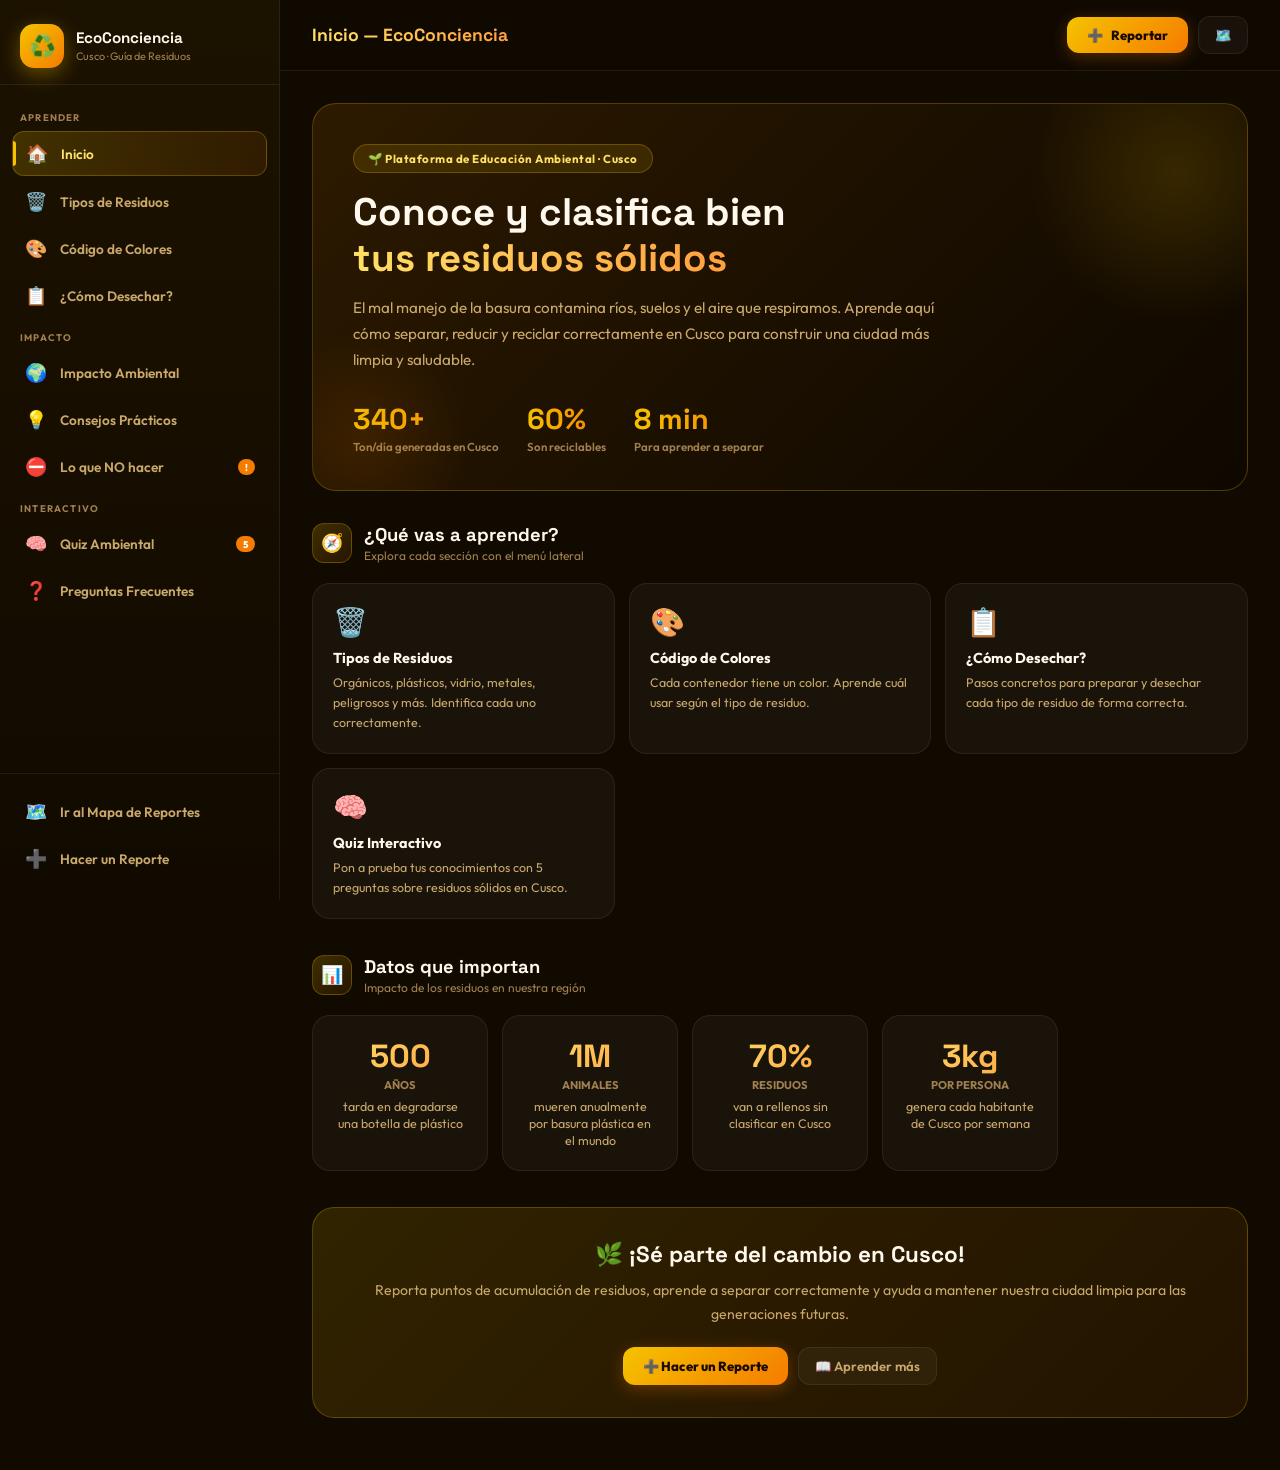
==== commit e1984d0d: "cambio de tipografia de conciencia-residuos.html" ====
--- a/conciencia-residuos.html
+++ b/conciencia-residuos.html
@@ -7,7 +7,7 @@
   <meta name="theme-color" content="#1a0f00" />
   <title>Conciencia Ambiental — Residuos Sólidos Cusco</title>
 
-  <link href="https://fonts.googleapis.com/css2?family=Plus+Jakarta+Sans:wght@400;500;600;700;800&family=Syne:wght@700;800&display=swap" rel="stylesheet" />
+  <link href="https://fonts.googleapis.com/css2?family=Outfit:wght@400;500;600;700;800&family=Space+Grotesk:wght@500;700;800&display=swap" rel="stylesheet" />
 
   <style>
     /* ================================================================
@@ -38,7 +38,7 @@
     *, *::before, *::after { box-sizing: border-box; margin: 0; padding: 0; }
     html { scroll-behavior: smooth; }
     body {
-      font-family: 'Plus Jakarta Sans', sans-serif;
+      font-family: 'Outfit', sans-serif;
       background: var(--bg);
       color: var(--text);
       overflow-x: hidden;
@@ -97,7 +97,7 @@
       white-space: nowrap;
     }
     .brand-title {
-      font-family: 'Syne', sans-serif;
+      font-family: 'Space Grotesk', sans-serif;
       font-size: 0.95rem;
       font-weight: 800;
       color: var(--text);
@@ -270,7 +270,7 @@
       gap: 16px;
     }
     .topbar-title {
-      font-family: 'Syne', sans-serif;
+      font-family: 'Space Grotesk', sans-serif;
       font-size: 1.1rem;
       font-weight: 800;
       background: linear-gradient(90deg, var(--yellow-light), var(--orange-light));
@@ -376,7 +376,7 @@
       margin-bottom: 16px;
     }
     .hero h2 {
-      font-family: 'Syne', sans-serif;
+      font-family: 'Space Grotesk', sans-serif;
       font-size: clamp(1.6rem, 3vw, 2.4rem);
       font-weight: 800;
       line-height: 1.2;
@@ -410,7 +410,7 @@
       gap: 2px;
     }
     .hero-stat-num {
-      font-family: 'Syne', sans-serif;
+      font-family: 'Space Grotesk', sans-serif;
       font-size: 1.8rem;
       font-weight: 800;
       background: linear-gradient(90deg, var(--yellow), var(--orange));
@@ -442,7 +442,7 @@
       font-size: 18px;
     }
     .sec-title {
-      font-family: 'Syne', sans-serif;
+      font-family: 'Space Grotesk', sans-serif;
       font-size: 1.15rem;
       font-weight: 800;
     }
@@ -683,7 +683,7 @@
       margin-bottom: 36px;
     }
     .quiz-q {
-      font-family: 'Syne', sans-serif;
+      font-family: 'Space Grotesk', sans-serif;
       font-size: 1.05rem;
       font-weight: 800;
       margin-bottom: 6px;
@@ -755,7 +755,7 @@
     }
     .impact-card:hover { border-color: var(--border-accent); }
     .impact-num {
-      font-family: 'Syne', sans-serif;
+      font-family: 'Space Grotesk', sans-serif;
       font-size: 2rem;
       font-weight: 800;
       background: linear-gradient(135deg, var(--yellow-light), var(--orange-light));
@@ -837,7 +837,7 @@
       margin-bottom: 20px;
     }
     .cta-banner h3 {
-      font-family: 'Syne', sans-serif;
+      font-family: 'Space Grotesk', sans-serif;
       font-size: 1.4rem;
       font-weight: 800;
       margin-bottom: 10px;
